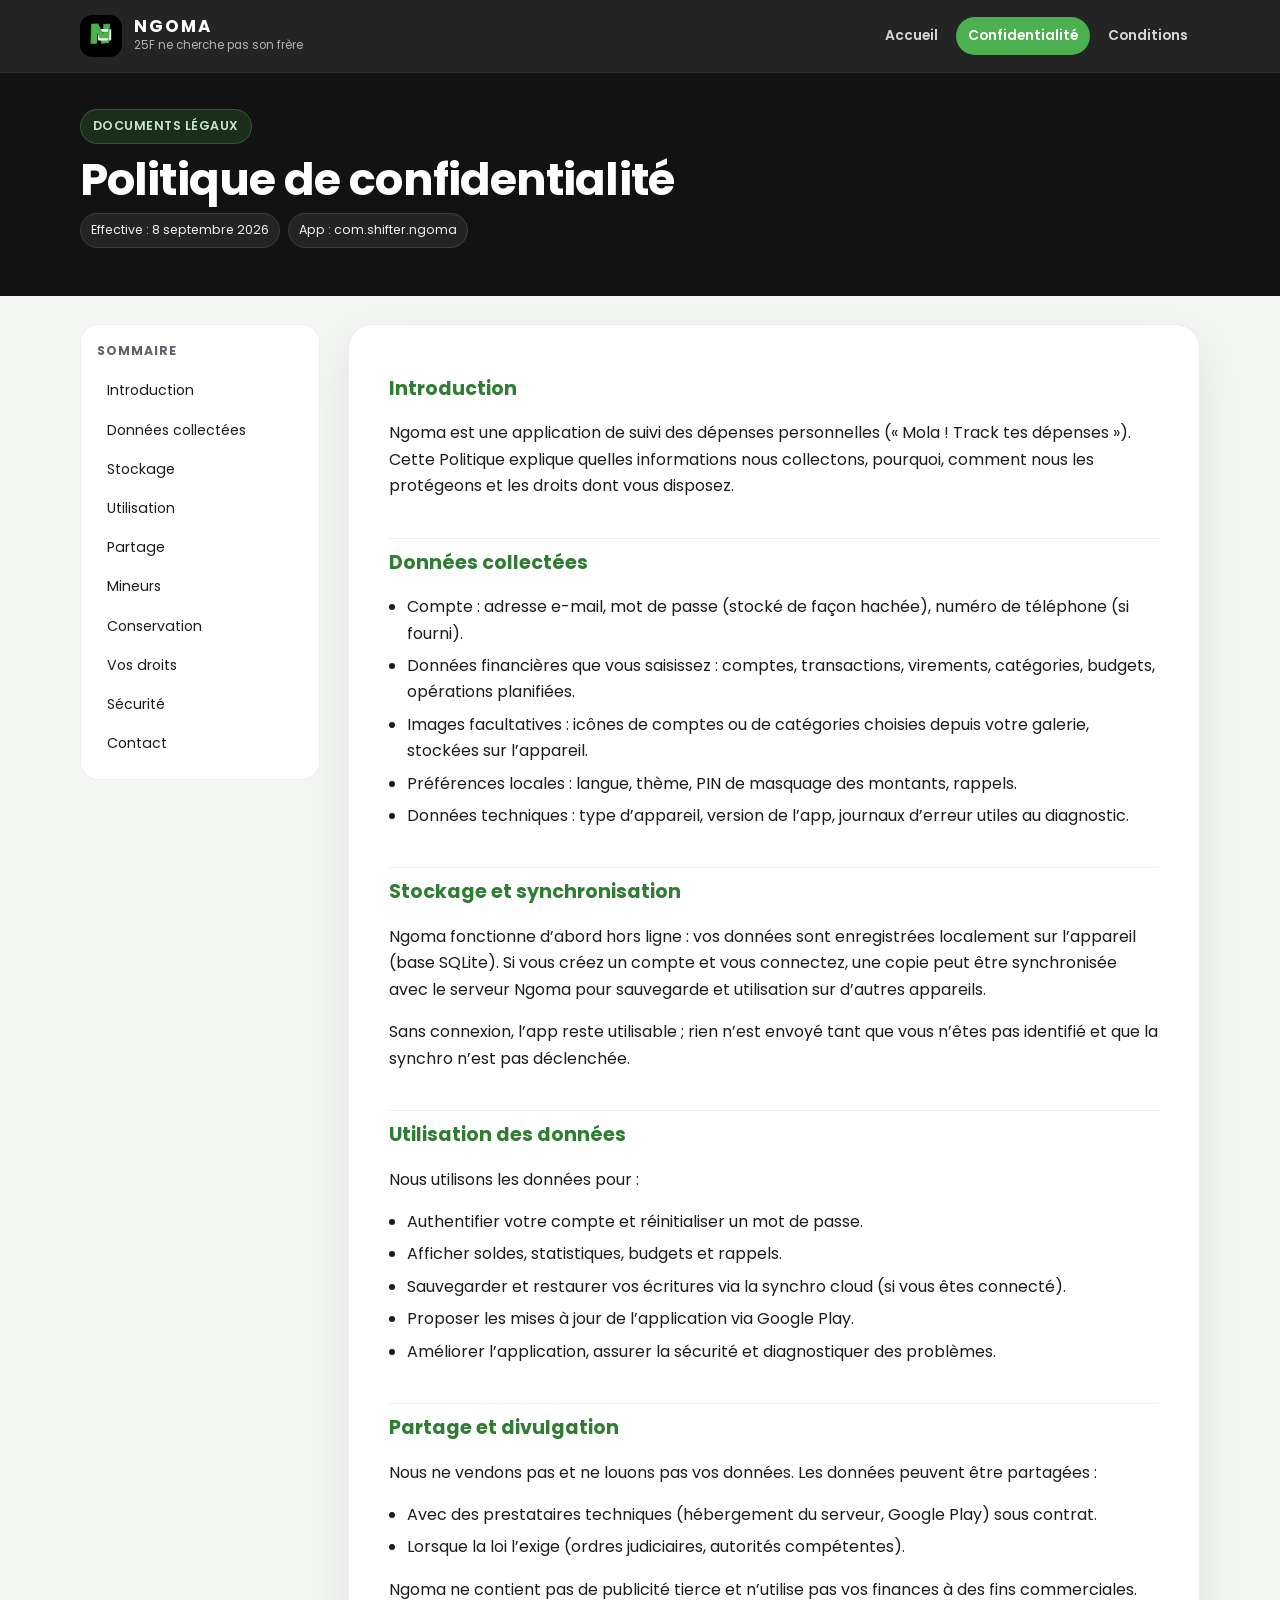
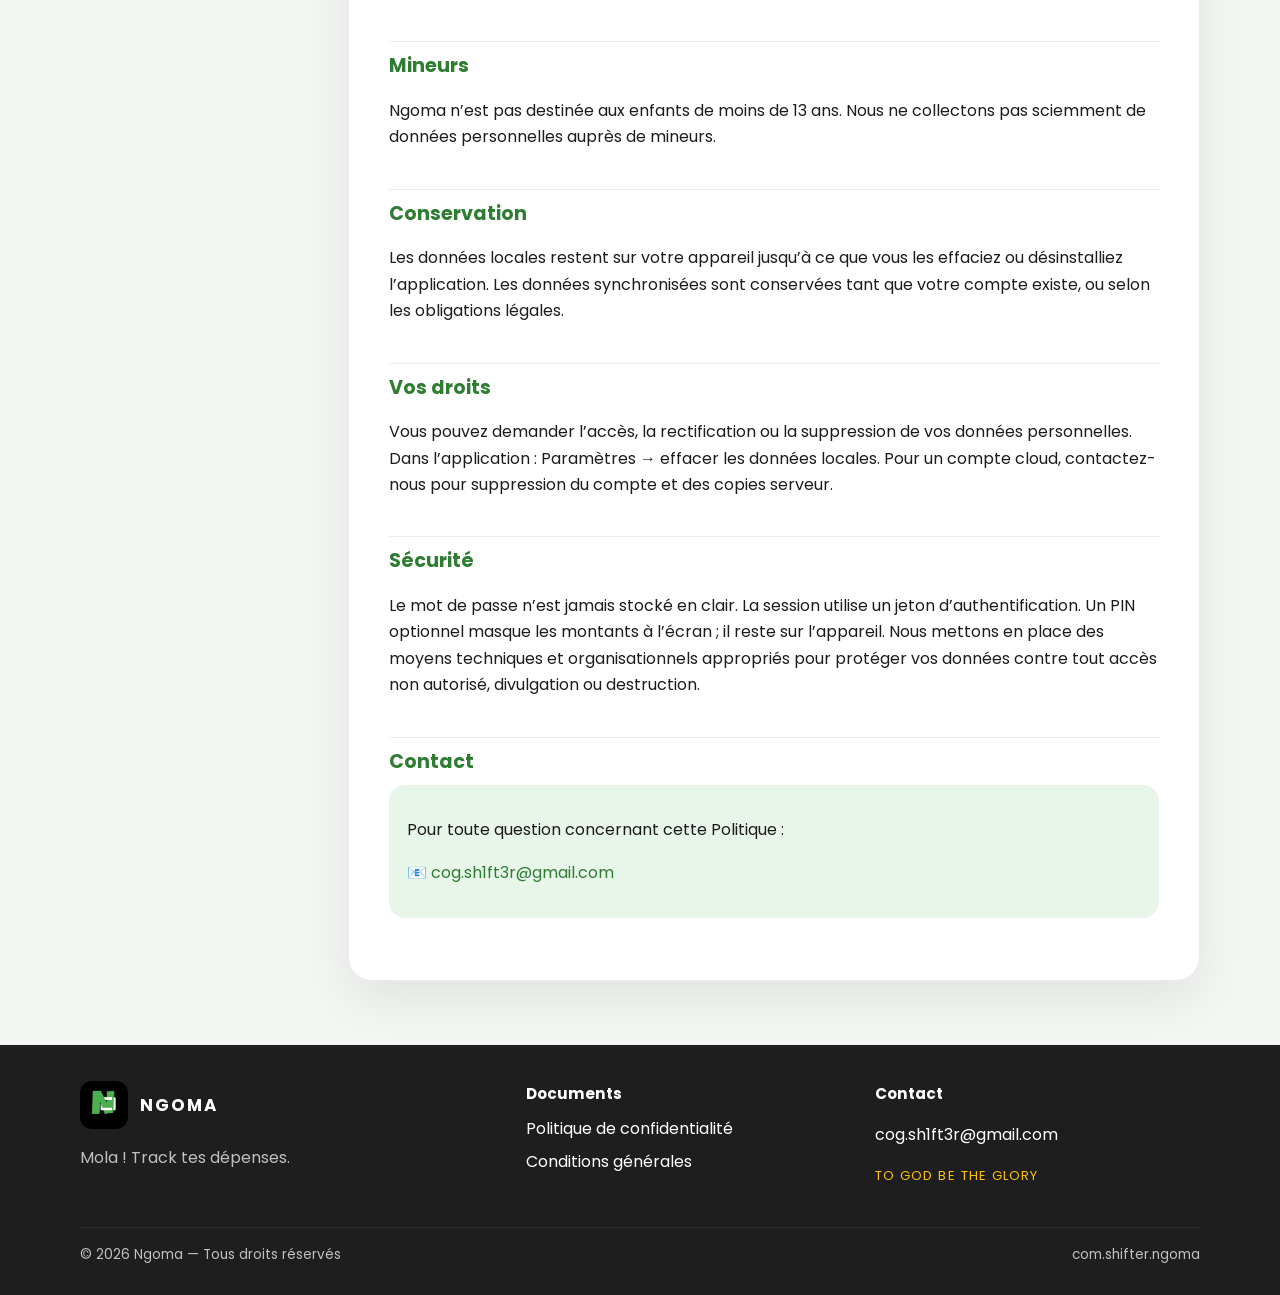
==== privacy.html @ 1fef206f "docs: conditions & terms uploaded" ====
<!doctype html>
<html lang="fr">
<head>
  <meta charset="utf-8" />
  <meta name="viewport" content="width=device-width, initial-scale=1" />
  <meta name="theme-color" content="#121212" />
  <meta name="description" content="Politique de confidentialité de l’application Ngoma." />
  <title>Politique de confidentialité — Ngoma</title>
  <link rel="icon" href="assets/mark.png" />
  <link rel="apple-touch-icon" href="assets/mark.png" />
  <link rel="preconnect" href="https://fonts.googleapis.com" />
  <link rel="preconnect" href="https://fonts.gstatic.com" crossorigin />
  <link href="https://fonts.googleapis.com/css2?family=Poppins:wght@400;600;700;800&display=swap" rel="stylesheet" />
  <link rel="stylesheet" href="styles.css" />
</head>
<body>
  <a class="skip" href="#contenu">Aller au contenu</a>
  <header class="site-header">
    <div class="wrap header-inner">
      <a class="brand" href="index.html">
        <img class="brand-mark" src="assets/mark.png" alt="Logo Ngoma" />
        <span class="brand-text">
          <strong>NGOMA</strong>
          <small>25F ne cherche pas son frère</small>
        </span>
      </a>
      <nav class="nav" aria-label="Principal">
        <a href="index.html">Accueil</a>
        <a href="privacy.html" class="active">Confidentialité</a>
        <a href="terms.html">Conditions</a>
      </nav>
    </div>
  </header>

  <header class="doc-hero">
    <div class="wrap">
      <span class="eyebrow">Documents légaux</span>
      <h1>Politique de confidentialité</h1>
      <div class="doc-meta">
        <span class="chip">Effective : 8 septembre 2026</span>
        <span class="chip">App : com.shifter.ngoma</span>
      </div>
    </div>
  </header>

  <div class="wrap doc-layout" id="contenu">
    <aside class="toc">
      <h2>Sommaire</h2>
      <div class="toc-links">
        <a href="#intro">Introduction</a>
        <a href="#donnees">Données collectées</a>
        <a href="#stockage">Stockage</a>
        <a href="#usage">Utilisation</a>
        <a href="#partage">Partage</a>
        <a href="#mineurs">Mineurs</a>
        <a href="#conservation">Conservation</a>
        <a href="#droits">Vos droits</a>
        <a href="#securite">Sécurité</a>
        <a href="#contact">Contact</a>
      </div>
    </aside>

    <article class="article">
      <section id="intro">
        <h2>Introduction</h2>
        <p>
          Ngoma est une application de suivi des dépenses personnelles
          («&nbsp;Mola&nbsp;! Track tes dépenses&nbsp;»).
          Cette Politique explique quelles informations nous collectons, pourquoi,
          comment nous les protégeons et les droits dont vous disposez.
        </p>
      </section>

      <section id="donnees">
        <h2>Données collectées</h2>
        <ul>
          <li>Compte : adresse e-mail, mot de passe (stocké de façon hachée), numéro de téléphone (si fourni).</li>
          <li>Données financières que vous saisissez : comptes, transactions, virements, catégories, budgets, opérations planifiées.</li>
          <li>Images facultatives : icônes de comptes ou de catégories choisies depuis votre galerie, stockées sur l’appareil.</li>
          <li>Préférences locales : langue, thème, PIN de masquage des montants, rappels.</li>
          <li>Données techniques : type d’appareil, version de l’app, journaux d’erreur utiles au diagnostic.</li>
        </ul>
      </section>

      <section id="stockage">
        <h2>Stockage et synchronisation</h2>
        <p>
          Ngoma fonctionne d’abord hors ligne : vos données sont enregistrées localement
          sur l’appareil (base SQLite). Si vous créez un compte et vous connectez,
          une copie peut être synchronisée avec le serveur Ngoma pour sauvegarde
          et utilisation sur d’autres appareils.
        </p>
        <p>
          Sans connexion, l’app reste utilisable ; rien n’est envoyé tant que vous
          n’êtes pas identifié et que la synchro n’est pas déclenchée.
        </p>
      </section>

      <section id="usage">
        <h2>Utilisation des données</h2>
        <p>Nous utilisons les données pour :</p>
        <ul>
          <li>Authentifier votre compte et réinitialiser un mot de passe.</li>
          <li>Afficher soldes, statistiques, budgets et rappels.</li>
          <li>Sauvegarder et restaurer vos écritures via la synchro cloud (si vous êtes connecté).</li>
          <li>Proposer les mises à jour de l’application via Google Play.</li>
          <li>Améliorer l’application, assurer la sécurité et diagnostiquer des problèmes.</li>
        </ul>
      </section>

      <section id="partage">
        <h2>Partage et divulgation</h2>
        <p>Nous ne vendons pas et ne louons pas vos données. Les données peuvent être partagées :</p>
        <ul>
          <li>Avec des prestataires techniques (hébergement du serveur, Google Play) sous contrat.</li>
          <li>Lorsque la loi l’exige (ordres judiciaires, autorités compétentes).</li>
        </ul>
        <p>Ngoma ne contient pas de publicité tierce et n’utilise pas vos finances à des fins commerciales.</p>
      </section>

      <section id="mineurs">
        <h2>Mineurs</h2>
        <p>
          Ngoma n’est pas destinée aux enfants de moins de 13 ans.
          Nous ne collectons pas sciemment de données personnelles auprès de mineurs.
        </p>
      </section>

      <section id="conservation">
        <h2>Conservation</h2>
        <p>
          Les données locales restent sur votre appareil jusqu’à ce que vous les
          effaciez ou désinstalliez l’application. Les données synchronisées sont
          conservées tant que votre compte existe, ou selon les obligations légales.
        </p>
      </section>

      <section id="droits">
        <h2>Vos droits</h2>
        <p>
          Vous pouvez demander l’accès, la rectification ou la suppression de vos données personnelles.
          Dans l’application : Paramètres → effacer les données locales.
          Pour un compte cloud, contactez-nous pour suppression du compte et des copies serveur.
        </p>
      </section>

      <section id="securite">
        <h2>Sécurité</h2>
        <p>
          Le mot de passe n’est jamais stocké en clair. La session utilise un jeton d’authentification.
          Un PIN optionnel masque les montants à l’écran ; il reste sur l’appareil.
          Nous mettons en place des moyens techniques et organisationnels appropriés pour protéger vos données
          contre tout accès non autorisé, divulgation ou destruction.
        </p>
      </section>

      <section id="contact">
        <h2>Contact</h2>
        <div class="contact-box">
          <p>Pour toute question concernant cette Politique :</p>
          <p>📧 <a href="mailto:cog.sh1ft3r@gmail.com">cog.sh1ft3r@gmail.com</a></p>
        </div>
      </section>
    </article>
  </div>

  <footer class="site-footer">
    <div class="wrap">
      <div class="footer-grid">
        <div>
          <a class="brand" href="index.html">
            <img class="brand-mark" src="assets/mark.png" alt="" />
            <span class="brand-text"><strong>NGOMA</strong></span>
          </a>
          <p>Mola ! Track tes dépenses.</p>
        </div>
        <div>
          <h3>Documents</h3>
          <ul>
            <li><a href="privacy.html">Politique de confidentialité</a></li>
            <li><a href="terms.html">Conditions générales</a></li>
          </ul>
        </div>
        <div>
          <h3>Contact</h3>
          <p><a href="mailto:cog.sh1ft3r@gmail.com">cog.sh1ft3r@gmail.com</a></p>
          <p class="glory">TO GOD BE THE GLORY</p>
        </div>
      </div>
      <div class="copy">
        <span>© 2026 Ngoma — Tous droits réservés</span>
        <span>com.shifter.ngoma</span>
      </div>
    </div>
  </footer>
</body>
</html>
---- styles.css ----
:root {
  --green: #4caf50;
  --green-dark: #2e7d32;
  --green-soft: #e8f5e9;
  --amber: #ffc107;
  --ink: #121212;
  --ink-2: #1e1e1e;
  --text: #1c1c1c;
  --muted: #5f6368;
  --line: rgba(18, 18, 18, 0.08);
  --paper: #ffffff;
  --bg: #f4f6f4;
  --radius: 18px;
  --shadow: 0 18px 50px rgba(18, 18, 18, 0.08);
  --max: 1120px;
  --header-h: 72px;
}

* { box-sizing: border-box; }
html { scroll-behavior: smooth; }
body {
  margin: 0;
  color: var(--text);
  background: var(--bg);
  font-family: Poppins, -apple-system, "Segoe UI", Roboto, sans-serif;
  line-height: 1.65;
  -webkit-font-smoothing: antialiased;
}

img { max-width: 100%; display: block; }
a { color: var(--green-dark); text-decoration: none; }
a:hover { text-decoration: underline; }

.wrap {
  width: min(var(--max), calc(100% - 32px));
  margin-inline: auto;
}

.skip {
  position: absolute;
  left: -999px;
  top: 8px;
  background: var(--amber);
  color: #111;
  padding: 8px 12px;
  border-radius: 8px;
  z-index: 20;
}
.skip:focus { left: 12px; }

.site-header {
  position: sticky;
  top: 0;
  z-index: 10;
  background: rgba(18, 18, 18, 0.92);
  color: #fff;
  backdrop-filter: blur(16px);
  border-bottom: 1px solid rgba(255,255,255,0.06);
}
.header-inner {
  min-height: var(--header-h);
  display: flex;
  align-items: center;
  justify-content: space-between;
  gap: 16px;
}
.brand {
  display: flex;
  align-items: center;
  gap: 12px;
  color: #fff;
  text-decoration: none;
  min-width: 0;
}
.brand:hover { text-decoration: none; }
.brand-mark {
  width: 42px;
  height: 42px;
  border-radius: 12px;
  object-fit: cover;
  background: #000;
  flex: 0 0 auto;
}
.brand-text { display: flex; flex-direction: column; min-width: 0; }
.brand-text strong {
  font-size: 1.05rem;
  letter-spacing: 0.12em;
  line-height: 1.1;
}
.brand-text small {
  color: rgba(255,255,255,0.65);
  font-size: 0.72rem;
  white-space: nowrap;
  overflow: hidden;
  text-overflow: ellipsis;
  max-width: 42vw;
}

.nav {
  display: flex;
  flex-wrap: wrap;
  justify-content: flex-end;
  gap: 6px;
}
.nav a {
  color: rgba(255,255,255,0.82);
  text-decoration: none;
  font-size: 0.86rem;
  font-weight: 600;
  padding: 8px 12px;
  border-radius: 999px;
}
.nav a:hover { background: rgba(255,255,255,0.08); color: #fff; text-decoration: none; }
.nav a.active {
  background: var(--green);
  color: #fff;
}

.hero {
  background:
    radial-gradient(1200px 400px at 10% -10%, rgba(76,175,80,0.35), transparent 50%),
    radial-gradient(800px 300px at 100% 0%, rgba(255,193,7,0.18), transparent 45%),
    var(--ink);
  color: #fff;
  padding: clamp(36px, 8vw, 88px) 0 72px;
}
.hero-grid {
  display: grid;
  grid-template-columns: 1.1fr 0.9fr;
  gap: 40px;
  align-items: center;
}
.eyebrow {
  display: inline-flex;
  align-items: center;
  gap: 8px;
  background: rgba(76,175,80,0.18);
  color: #c8e6c9;
  border: 1px solid rgba(76,175,80,0.35);
  border-radius: 999px;
  padding: 6px 12px;
  font-size: 0.78rem;
  font-weight: 600;
  letter-spacing: 0.04em;
  text-transform: uppercase;
}
.hero h1 {
  font-size: clamp(2.2rem, 6vw, 4.4rem);
  line-height: 0.95;
  letter-spacing: 0.08em;
  margin: 16px 0 12px;
}
.hero p.lead {
  font-size: clamp(1rem, 2.2vw, 1.2rem);
  color: rgba(255,255,255,0.78);
  max-width: 38ch;
}
.cta-row { display: flex; flex-wrap: wrap; gap: 12px; margin-top: 28px; }
.btn {
  display: inline-flex;
  align-items: center;
  justify-content: center;
  gap: 8px;
  min-height: 48px;
  padding: 0 18px;
  border-radius: 999px;
  font-weight: 700;
  text-decoration: none;
  border: 1px solid transparent;
}
.btn:hover { text-decoration: none; transform: translateY(-1px); }
.btn-primary { background: var(--green); color: #fff; }
.btn-primary:hover { background: #43a047; color: #fff; }
.btn-ghost { background: transparent; color: #fff; border-color: rgba(255,255,255,0.2); }
.btn-ghost:hover { background: rgba(255,255,255,0.08); color: #fff; }

.logo-card {
  background: #111;
  border: 1px solid rgba(255,255,255,0.08);
  border-radius: 28px;
  padding: 22px;
  box-shadow: 0 30px 80px rgba(0,0,0,0.35);
}
.logo-card img {
  width: min(100%, 360px);
  margin: 0 auto;
  border-radius: 18px;
}

.section { padding: 56px 0; }
.section h2 {
  font-size: clamp(1.4rem, 3vw, 2rem);
  margin: 0 0 8px;
}
.muted { color: var(--muted); }

.cards {
  display: grid;
  grid-template-columns: repeat(3, 1fr);
  gap: 16px;
  margin-top: 24px;
}
.card {
  background: var(--paper);
  border: 1px solid var(--line);
  border-radius: var(--radius);
  padding: 22px;
  box-shadow: var(--shadow);
}
.card h3 { margin: 0 0 8px; font-size: 1.05rem; }
.icon-dot {
  width: 42px;
  height: 42px;
  border-radius: 12px;
  display: grid;
  place-items: center;
  background: var(--green-soft);
  color: var(--green-dark);
  font-size: 1.2rem;
  margin-bottom: 14px;
}

.doc-hero {
  background: var(--ink);
  color: #fff;
  padding: 36px 0 48px;
}
.doc-hero h1 {
  margin: 10px 0 8px;
  font-size: clamp(1.8rem, 4vw, 2.8rem);
  letter-spacing: -0.02em;
  line-height: 1.15;
}
.doc-meta {
  display: flex;
  flex-wrap: wrap;
  gap: 8px;
}
.chip {
  background: rgba(255,255,255,0.08);
  border: 1px solid rgba(255,255,255,0.1);
  color: #eee;
  border-radius: 999px;
  padding: 6px 10px;
  font-size: 0.78rem;
}

.doc-layout {
  display: grid;
  grid-template-columns: 240px 1fr;
  gap: 28px;
  padding: 28px 0 64px;
  align-items: start;
}
.toc {
  position: sticky;
  top: calc(var(--header-h) + 16px);
  background: var(--paper);
  border: 1px solid var(--line);
  border-radius: var(--radius);
  padding: 16px;
}
.toc h2 {
  margin: 0 0 10px;
  font-size: 0.78rem;
  letter-spacing: 0.08em;
  text-transform: uppercase;
  color: var(--muted);
}
.toc a {
  display: block;
  color: var(--text);
  text-decoration: none;
  font-size: 0.88rem;
  padding: 8px 10px;
  border-radius: 10px;
}
.toc a:hover, .toc a:focus { background: var(--green-soft); color: var(--green-dark); text-decoration: none; }

.article {
  background: var(--paper);
  border: 1px solid var(--line);
  border-radius: 24px;
  padding: clamp(20px, 4vw, 40px);
  box-shadow: var(--shadow);
}
.article section { padding: 8px 0 22px; border-bottom: 1px solid var(--line); }
.article section:last-of-type { border-bottom: 0; }
.article h2 {
  color: var(--green-dark);
  font-size: 1.2rem;
  margin: 0 0 8px;
}
.article p, .article li { font-size: 1rem; }
.article ul { padding-left: 1.15rem; }
.article li + li { margin-top: 6px; }
.contact-box {
  background: var(--green-soft);
  border-radius: 16px;
  padding: 16px 18px;
}
.glory {
  color: var(--amber);
  letter-spacing: 0.08em;
  font-size: 0.82rem;
}

.site-footer {
  background: var(--ink-2);
  color: rgba(255,255,255,0.72);
  padding: 36px 0 28px;
}
.footer-grid {
  display: grid;
  grid-template-columns: 1.3fr 1fr 1fr;
  gap: 24px;
}
.site-footer a { color: #fff; }
.site-footer .brand-mark { width: 48px; height: 48px; }
.site-footer h3 { color: #fff; margin: 0 0 10px; font-size: 0.95rem; }
.site-footer ul { list-style: none; padding: 0; margin: 0; }
.site-footer li { margin: 6px 0; }
.copy {
  margin-top: 28px;
  padding-top: 16px;
  border-top: 1px solid rgba(255,255,255,0.08);
  display: flex;
  justify-content: space-between;
  gap: 12px;
  flex-wrap: wrap;
  font-size: 0.85rem;
}

@media (max-width: 900px) {
  .hero-grid, .doc-layout, .cards, .footer-grid {
    grid-template-columns: 1fr;
  }
  .toc {
    position: static;
    display: flex;
    flex-direction: column;
  }
  .toc-links {
    display: flex;
    gap: 6px;
    overflow-x: auto;
    padding-bottom: 4px;
  }
  .toc a { white-space: nowrap; }
}

@media (max-width: 640px) {
  .header-inner { flex-wrap: wrap; padding-block: 10px; }
  .nav { width: 100%; justify-content: flex-start; }
  .nav a { padding: 8px 10px; font-size: 0.8rem; }
  .brand-text small { display: none; }
  .hero, .doc-hero { padding-top: 28px; }
  .article { padding: 18px; border-radius: 16px; }
}
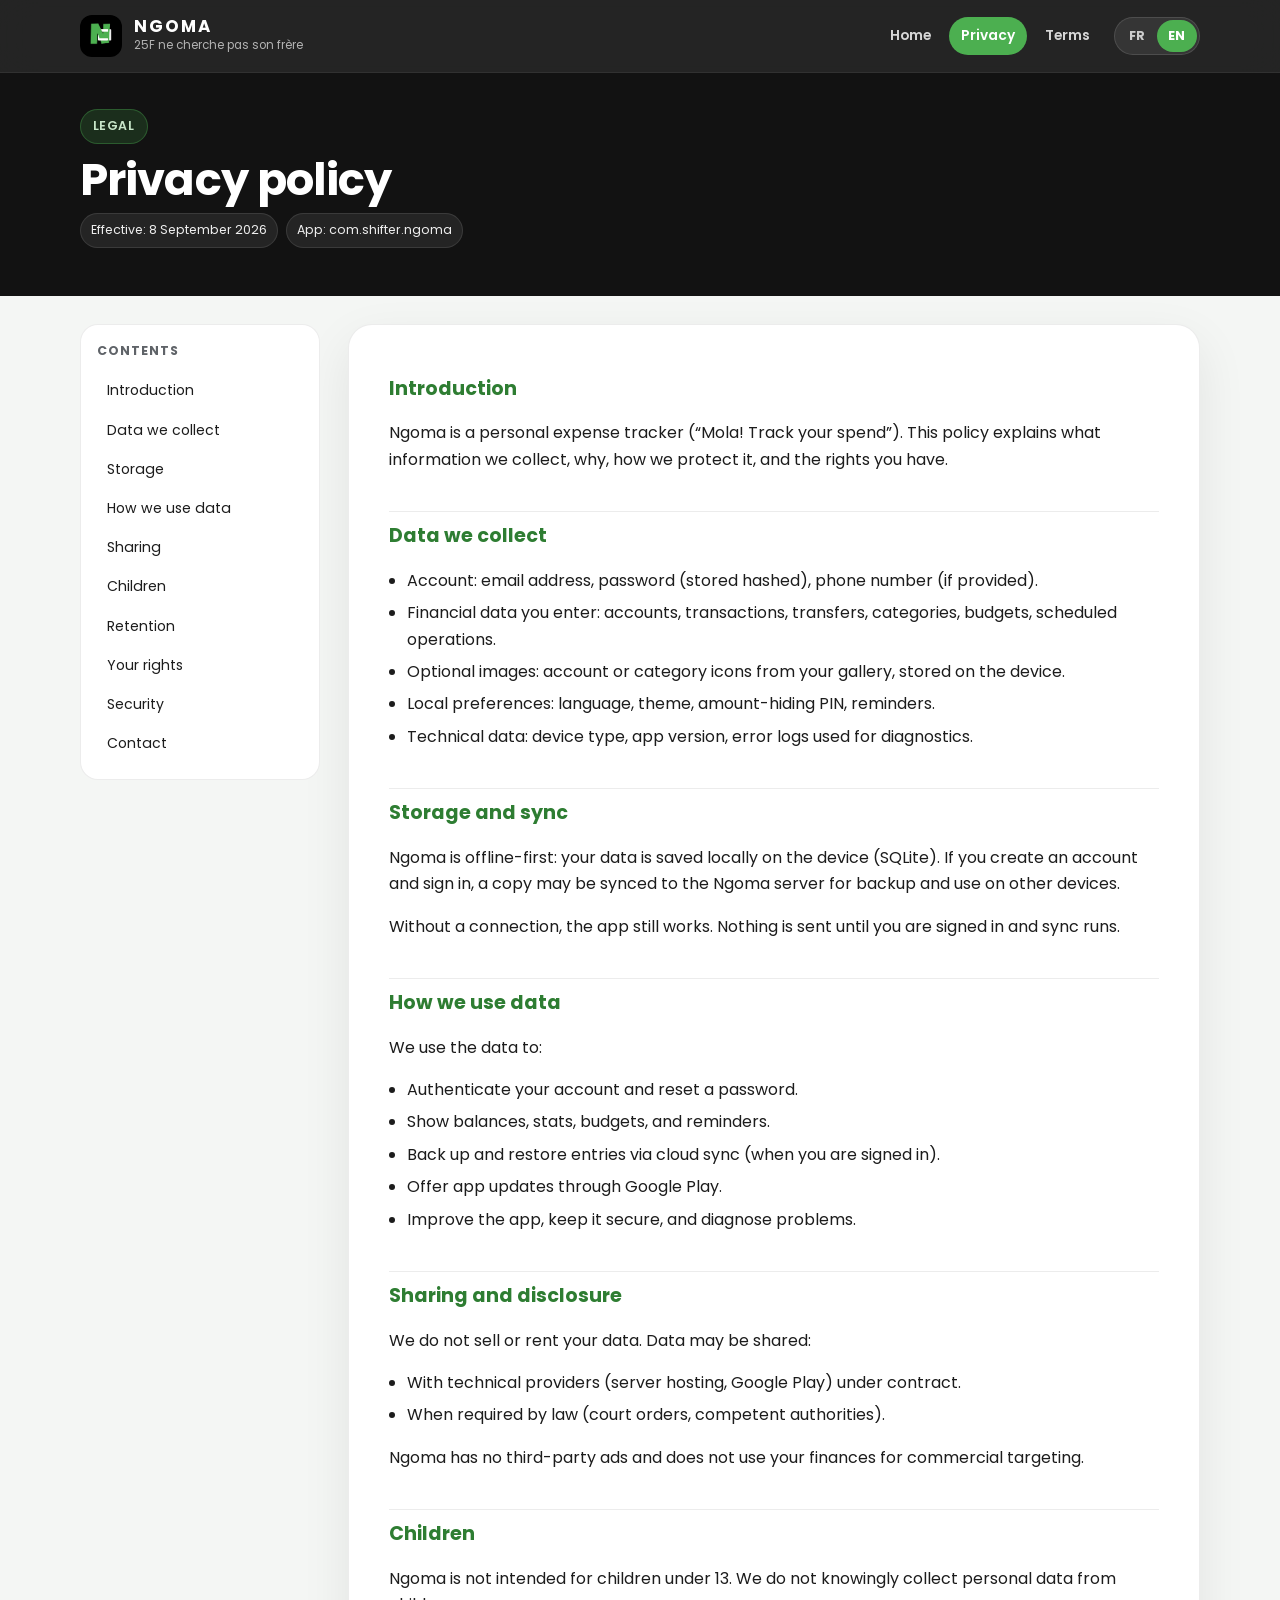
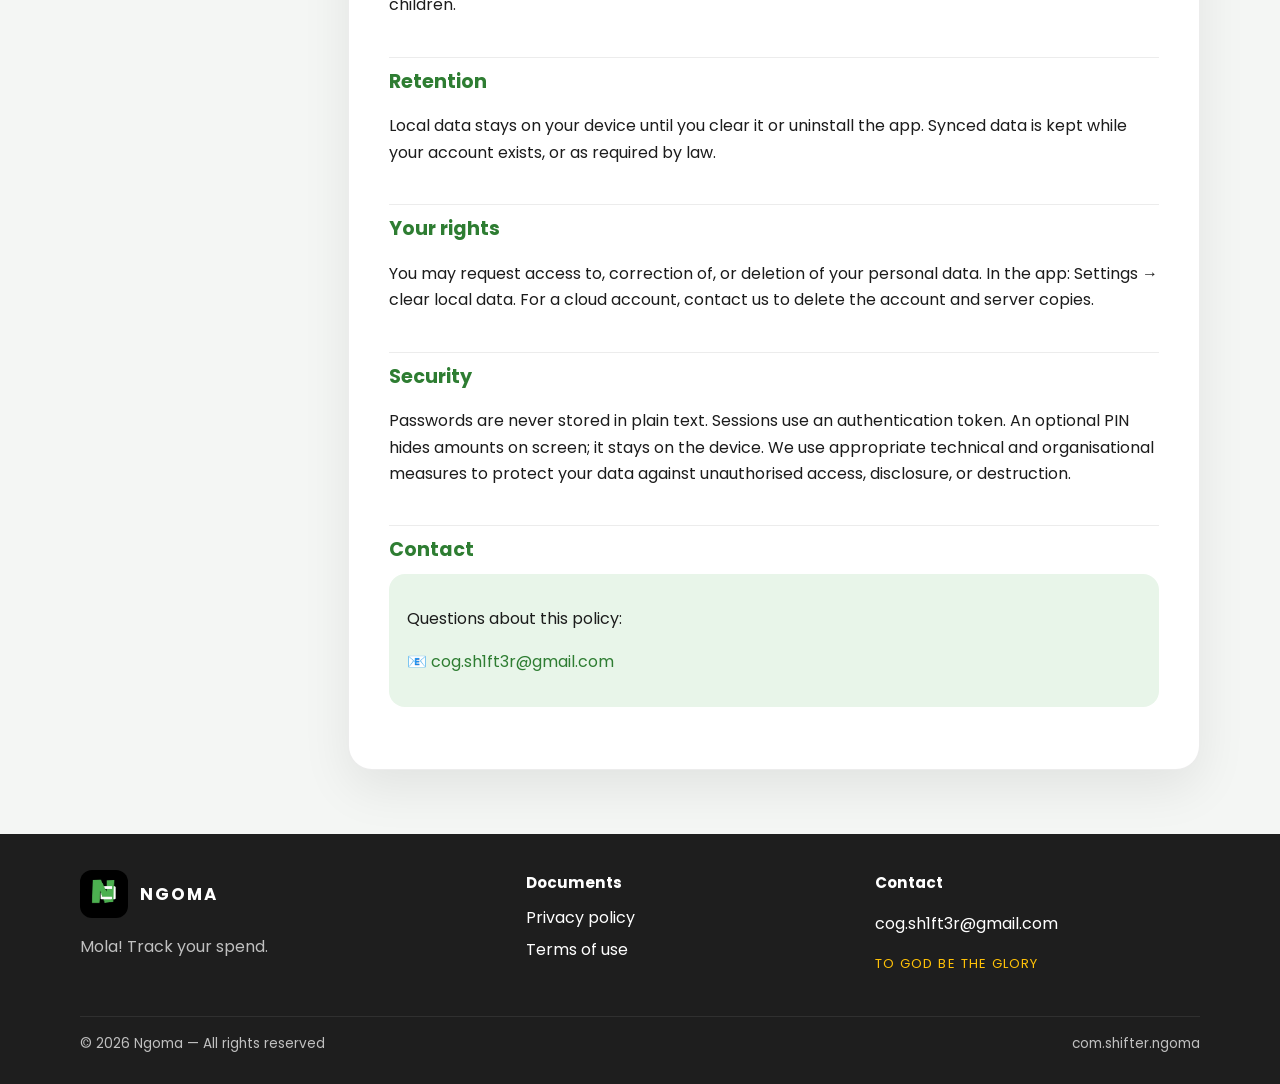
==== commit bbb71c19: "feat: globalization" ====
--- a/privacy.html
+++ b/privacy.html
@@ -4,47 +4,70 @@
   <meta charset="utf-8" />
   <meta name="viewport" content="width=device-width, initial-scale=1" />
   <meta name="theme-color" content="#121212" />
-  <meta name="description" content="Politique de confidentialité de l’application Ngoma." />
-  <title>Politique de confidentialité — Ngoma</title>
+  <meta name="description" content="Privacy policy for the Ngoma app." />
+  <title>Privacy policy — Ngoma</title>
   <link rel="icon" href="assets/mark.png" />
   <link rel="apple-touch-icon" href="assets/mark.png" />
+  <link rel="alternate" hreflang="fr" href="privacy.html?lang=fr" />
+  <link rel="alternate" hreflang="en" href="privacy.html?lang=en" />
   <link rel="preconnect" href="https://fonts.googleapis.com" />
   <link rel="preconnect" href="https://fonts.gstatic.com" crossorigin />
   <link href="https://fonts.googleapis.com/css2?family=Poppins:wght@400;600;700;800&display=swap" rel="stylesheet" />
   <link rel="stylesheet" href="styles.css" />
 </head>
 <body>
-  <a class="skip" href="#contenu">Aller au contenu</a>
+  <a class="skip" href="#contenu">Skip to content</a>
   <header class="site-header">
     <div class="wrap header-inner">
       <a class="brand" href="index.html">
-        <img class="brand-mark" src="assets/mark.png" alt="Logo Ngoma" />
+        <img class="brand-mark" src="assets/mark.png" alt="Ngoma logo" />
         <span class="brand-text">
           <strong>NGOMA</strong>
           <small>25F ne cherche pas son frère</small>
         </span>
       </a>
-      <nav class="nav" aria-label="Principal">
-        <a href="index.html">Accueil</a>
-        <a href="privacy.html" class="active">Confidentialité</a>
-        <a href="terms.html">Conditions</a>
-      </nav>
+      <div class="header-actions">
+        <nav class="nav" data-lang="fr" aria-label="Principal">
+          <a href="index.html">Accueil</a>
+          <a href="privacy.html" class="active">Confidentialité</a>
+          <a href="terms.html">Conditions</a>
+        </nav>
+        <nav class="nav" data-lang="en" hidden aria-label="Main">
+          <a href="index.html">Home</a>
+          <a href="privacy.html" class="active">Privacy</a>
+          <a href="terms.html">Terms</a>
+        </nav>
+        <div class="lang-switch" role="group" aria-label="Language">
+          <button type="button" data-set-lang="fr">FR</button>
+          <button type="button" data-set-lang="en">EN</button>
+        </div>
+      </div>
     </div>
   </header>
 
   <header class="doc-hero">
     <div class="wrap">
-      <span class="eyebrow">Documents légaux</span>
-      <h1>Politique de confidentialité</h1>
-      <div class="doc-meta">
-        <span class="chip">Effective : 8 septembre 2026</span>
-        <span class="chip">App : com.shifter.ngoma</span>
+      <div data-lang="fr">
+        <span class="eyebrow">Documents légaux</span>
+        <h1>Politique de confidentialité</h1>
+        <div class="doc-meta">
+          <span class="chip">Effective : 8 septembre 2026</span>
+          <span class="chip">App : com.shifter.ngoma</span>
+        </div>
+      </div>
+      <div data-lang="en" hidden>
+        <span class="eyebrow">Legal</span>
+        <h1>Privacy policy</h1>
+        <div class="doc-meta">
+          <span class="chip">Effective: 8 September 2026</span>
+          <span class="chip">App: com.shifter.ngoma</span>
+        </div>
       </div>
     </div>
   </header>
 
   <div class="wrap doc-layout" id="contenu">
-    <aside class="toc">
+    <aside class="toc" data-lang="fr">
       <h2>Sommaire</h2>
       <div class="toc-links">
         <a href="#intro">Introduction</a>
@@ -59,8 +82,23 @@
         <a href="#contact">Contact</a>
       </div>
     </aside>
-
-    <article class="article">
+    <aside class="toc" data-lang="en" hidden>
+      <h2>Contents</h2>
+      <div class="toc-links">
+        <a href="#intro-en">Introduction</a>
+        <a href="#data">Data we collect</a>
+        <a href="#storage">Storage</a>
+        <a href="#use">How we use data</a>
+        <a href="#sharing">Sharing</a>
+        <a href="#children">Children</a>
+        <a href="#retention">Retention</a>
+        <a href="#rights">Your rights</a>
+        <a href="#security">Security</a>
+        <a href="#contact-en">Contact</a>
+      </div>
+    </aside>
+
+    <article class="article" data-lang="fr">
       <section id="intro">
         <h2>Introduction</h2>
         <p>
@@ -70,7 +108,6 @@
           comment nous les protégeons et les droits dont vous disposez.
         </p>
       </section>
-
       <section id="donnees">
         <h2>Données collectées</h2>
         <ul>
@@ -81,7 +118,6 @@
           <li>Données techniques : type d’appareil, version de l’app, journaux d’erreur utiles au diagnostic.</li>
         </ul>
       </section>
-
       <section id="stockage">
         <h2>Stockage et synchronisation</h2>
         <p>
@@ -95,7 +131,6 @@
           n’êtes pas identifié et que la synchro n’est pas déclenchée.
         </p>
       </section>
-
       <section id="usage">
         <h2>Utilisation des données</h2>
         <p>Nous utilisons les données pour :</p>
@@ -107,7 +142,6 @@
           <li>Améliorer l’application, assurer la sécurité et diagnostiquer des problèmes.</li>
         </ul>
       </section>
-
       <section id="partage">
         <h2>Partage et divulgation</h2>
         <p>Nous ne vendons pas et ne louons pas vos données. Les données peuvent être partagées :</p>
@@ -117,7 +151,6 @@
         </ul>
         <p>Ngoma ne contient pas de publicité tierce et n’utilise pas vos finances à des fins commerciales.</p>
       </section>
-
       <section id="mineurs">
         <h2>Mineurs</h2>
         <p>
@@ -125,7 +158,6 @@
           Nous ne collectons pas sciemment de données personnelles auprès de mineurs.
         </p>
       </section>
-
       <section id="conservation">
         <h2>Conservation</h2>
         <p>
@@ -134,7 +166,6 @@
           conservées tant que votre compte existe, ou selon les obligations légales.
         </p>
       </section>
-
       <section id="droits">
         <h2>Vos droits</h2>
         <p>
@@ -143,7 +174,6 @@
           Pour un compte cloud, contactez-nous pour suppression du compte et des copies serveur.
         </p>
       </section>
-
       <section id="securite">
         <h2>Sécurité</h2>
         <p>
@@ -153,11 +183,101 @@
           contre tout accès non autorisé, divulgation ou destruction.
         </p>
       </section>
-
       <section id="contact">
         <h2>Contact</h2>
         <div class="contact-box">
           <p>Pour toute question concernant cette Politique :</p>
+          <p>📧 <a href="mailto:cog.sh1ft3r@gmail.com">cog.sh1ft3r@gmail.com</a></p>
+        </div>
+      </section>
+    </article>
+
+    <article class="article" data-lang="en" hidden>
+      <section id="intro-en">
+        <h2>Introduction</h2>
+        <p>
+          Ngoma is a personal expense tracker (“Mola! Track your spend”).
+          This policy explains what information we collect, why, how we protect it,
+          and the rights you have.
+        </p>
+      </section>
+      <section id="data">
+        <h2>Data we collect</h2>
+        <ul>
+          <li>Account: email address, password (stored hashed), phone number (if provided).</li>
+          <li>Financial data you enter: accounts, transactions, transfers, categories, budgets, scheduled operations.</li>
+          <li>Optional images: account or category icons from your gallery, stored on the device.</li>
+          <li>Local preferences: language, theme, amount-hiding PIN, reminders.</li>
+          <li>Technical data: device type, app version, error logs used for diagnostics.</li>
+        </ul>
+      </section>
+      <section id="storage">
+        <h2>Storage and sync</h2>
+        <p>
+          Ngoma is offline-first: your data is saved locally on the device (SQLite).
+          If you create an account and sign in, a copy may be synced to the Ngoma
+          server for backup and use on other devices.
+        </p>
+        <p>
+          Without a connection, the app still works. Nothing is sent until you are
+          signed in and sync runs.
+        </p>
+      </section>
+      <section id="use">
+        <h2>How we use data</h2>
+        <p>We use the data to:</p>
+        <ul>
+          <li>Authenticate your account and reset a password.</li>
+          <li>Show balances, stats, budgets, and reminders.</li>
+          <li>Back up and restore entries via cloud sync (when you are signed in).</li>
+          <li>Offer app updates through Google Play.</li>
+          <li>Improve the app, keep it secure, and diagnose problems.</li>
+        </ul>
+      </section>
+      <section id="sharing">
+        <h2>Sharing and disclosure</h2>
+        <p>We do not sell or rent your data. Data may be shared:</p>
+        <ul>
+          <li>With technical providers (server hosting, Google Play) under contract.</li>
+          <li>When required by law (court orders, competent authorities).</li>
+        </ul>
+        <p>Ngoma has no third-party ads and does not use your finances for commercial targeting.</p>
+      </section>
+      <section id="children">
+        <h2>Children</h2>
+        <p>
+          Ngoma is not intended for children under 13.
+          We do not knowingly collect personal data from children.
+        </p>
+      </section>
+      <section id="retention">
+        <h2>Retention</h2>
+        <p>
+          Local data stays on your device until you clear it or uninstall the app.
+          Synced data is kept while your account exists, or as required by law.
+        </p>
+      </section>
+      <section id="rights">
+        <h2>Your rights</h2>
+        <p>
+          You may request access to, correction of, or deletion of your personal data.
+          In the app: Settings → clear local data.
+          For a cloud account, contact us to delete the account and server copies.
+        </p>
+      </section>
+      <section id="security">
+        <h2>Security</h2>
+        <p>
+          Passwords are never stored in plain text. Sessions use an authentication token.
+          An optional PIN hides amounts on screen; it stays on the device.
+          We use appropriate technical and organisational measures to protect your data
+          against unauthorised access, disclosure, or destruction.
+        </p>
+      </section>
+      <section id="contact-en">
+        <h2>Contact</h2>
+        <div class="contact-box">
+          <p>Questions about this policy:</p>
           <p>📧 <a href="mailto:cog.sh1ft3r@gmail.com">cog.sh1ft3r@gmail.com</a></p>
         </div>
       </section>
@@ -172,13 +292,19 @@
             <img class="brand-mark" src="assets/mark.png" alt="" />
             <span class="brand-text"><strong>NGOMA</strong></span>
           </a>
-          <p>Mola ! Track tes dépenses.</p>
+          <p data-lang="fr">Mola ! Track tes dépenses.</p>
+          <p data-lang="en" hidden>Mola! Track your spend.</p>
         </div>
         <div>
-          <h3>Documents</h3>
-          <ul>
+          <h3 data-lang="fr">Documents</h3>
+          <h3 data-lang="en" hidden>Documents</h3>
+          <ul data-lang="fr">
             <li><a href="privacy.html">Politique de confidentialité</a></li>
             <li><a href="terms.html">Conditions générales</a></li>
+          </ul>
+          <ul data-lang="en" hidden>
+            <li><a href="privacy.html">Privacy policy</a></li>
+            <li><a href="terms.html">Terms of use</a></li>
           </ul>
         </div>
         <div>
@@ -188,10 +314,12 @@
         </div>
       </div>
       <div class="copy">
-        <span>© 2026 Ngoma — Tous droits réservés</span>
+        <span data-lang="fr">© 2026 Ngoma — Tous droits réservés</span>
+        <span data-lang="en" hidden>© 2026 Ngoma — All rights reserved</span>
         <span>com.shifter.ngoma</span>
       </div>
     </div>
   </footer>
+  <script src="lang.js"></script>
 </body>
 </html>
--- a/styles.css
+++ b/styles.css
@@ -30,6 +30,7 @@
 img { max-width: 100%; display: block; }
 a { color: var(--green-dark); text-decoration: none; }
 a:hover { text-decoration: underline; }
+[hidden] { display: none !important; }
 
 .wrap {
   width: min(var(--max), calc(100% - 32px));
@@ -114,6 +115,42 @@
 .nav a.active {
   background: var(--green);
   color: #fff;
+}
+
+.lang-switch {
+  display: inline-flex;
+  align-items: center;
+  background: rgba(255,255,255,0.08);
+  border: 1px solid rgba(255,255,255,0.12);
+  border-radius: 999px;
+  padding: 2px;
+  margin-left: 4px;
+}
+.lang-switch button {
+  appearance: none;
+  border: 0;
+  background: transparent;
+  color: rgba(255,255,255,0.75);
+  font: inherit;
+  font-size: 0.78rem;
+  font-weight: 700;
+  letter-spacing: 0.04em;
+  min-width: 40px;
+  min-height: 32px;
+  border-radius: 999px;
+  cursor: pointer;
+}
+.lang-switch button.active {
+  background: var(--green);
+  color: #fff;
+}
+
+.header-actions {
+  display: flex;
+  flex-wrap: wrap;
+  align-items: center;
+  justify-content: flex-end;
+  gap: 8px;
 }
 
 .hero {
@@ -351,7 +388,8 @@
 
 @media (max-width: 640px) {
   .header-inner { flex-wrap: wrap; padding-block: 10px; }
-  .nav { width: 100%; justify-content: flex-start; }
+  .header-actions { width: 100%; justify-content: space-between; }
+  .nav { width: auto; justify-content: flex-start; }
   .nav a { padding: 8px 10px; font-size: 0.8rem; }
   .brand-text small { display: none; }
   .hero, .doc-hero { padding-top: 28px; }
